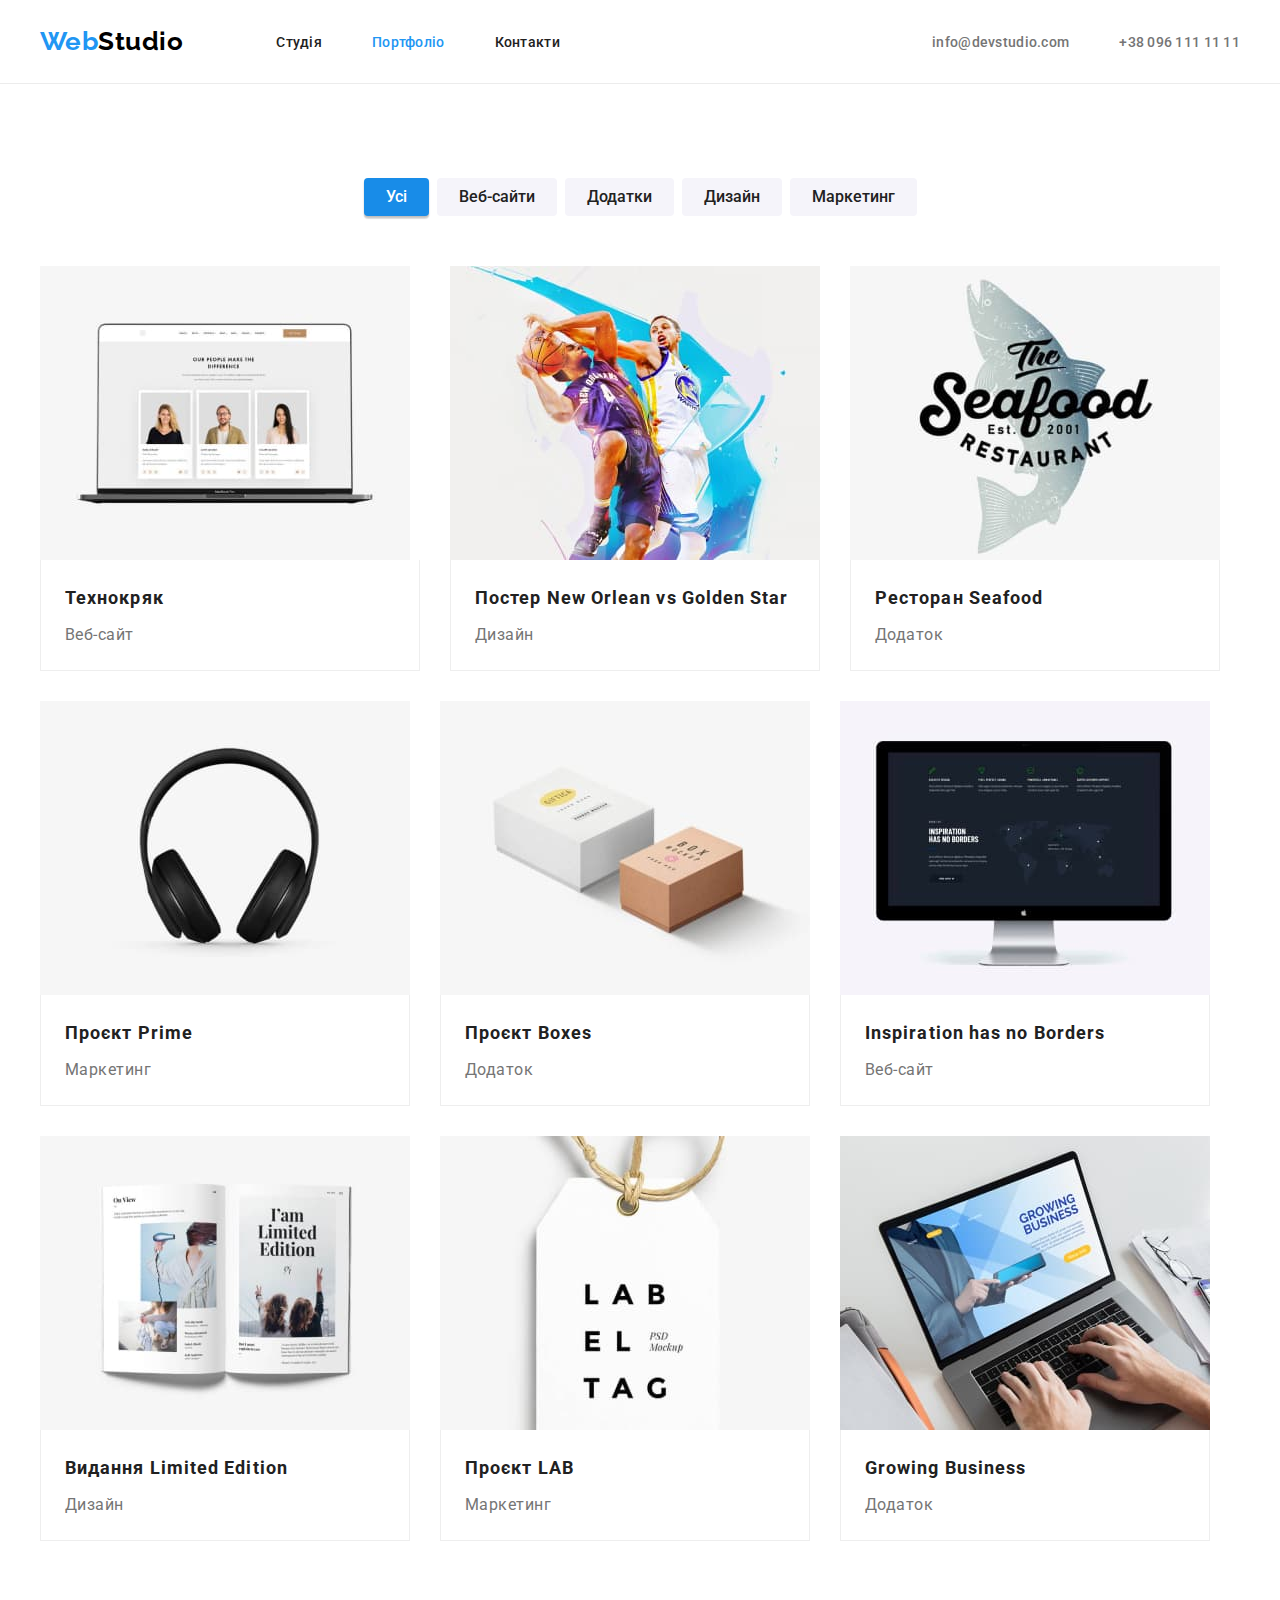
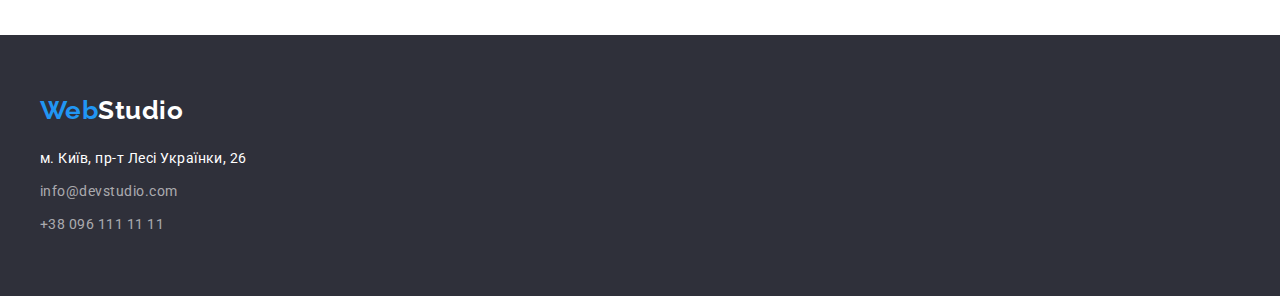
==== portfolio.html @ 0bdf041a "Initial commit" ====
<!DOCTYPE html>
<html lang="uk">
  <head>
    <meta charset="UTF-8" />
    <meta http-equiv="X-UA-Compatible" content="IE=edge" />
    <meta name="viewport" content="width=device-width, initial-scale=1.0" />
    <meta
      name="description"
      content="WebStudio - ЕФЕКТИВНІ РІШЕННЯ ДЛЯ ВАШОГО БІЗНЕСУ"
    />
    <title>WebStudio-portfolio</title>
    <!-- Fonts - start -->
    <link rel="preconnect" href="https://fonts.googleapis.com" />
    <link rel="preconnect" href="https://fonts.gstatic.com" crossorigin />
    <link
      href="https://fonts.googleapis.com/css2?family=Raleway:wght@700&family=Roboto:wght@400;500;700;900&display=swap"
      rel="stylesheet"
    />
    <!-- Modern normalize -->
    <link
      rel="stylesheet"
      href="https://cdnjs.cloudflare.com/ajax/libs/modern-normalize/1.1.0/modern-normalize.min.css"
      integrity="sha512-wpPYUAdjBVSE4KJnH1VR1HeZfpl1ub8YT/NKx4PuQ5NmX2tKuGu6U/JRp5y+Y8XG2tV+wKQpNHVUX03MfMFn9Q=="
      crossorigin="anonymous"
      referrerpolicy="no-referrer"
    />

    <link rel="stylesheet" href="./css/styles.css" />
  </head>
  <body class="page">
    <!--Шапка сайта-->
    <header class="header">
      <div class="container header-container">
        <nav class="main-nav">
          <a class="logo" href="./index.html" lang="en"
            ><span class="logo-span">Web</span>Studio</a
          >
          <ul class="site-nav list">
            <li><a class="link" href="./index.html">Студія </a></li>
            <li>
              <a class="link current" href="./portfolio.html">Портфоліо</a>
            </li>
            <li><a class="link" href="#">Контакти</a></li>
          </ul>
        </nav>
        <ul class="auth-nav list">
          <li>
            <a class="link" href="mailto:info@devstudio.com"
              >info@devstudio.com</a
            >
          </li>
          <li>
            <a class="link" href="tel:+380961111111">+38 096 111 11 11</a>
          </li>
        </ul>
      </div>
    </header>

    <main class="main-portfolio">
      <section class="portfolio section">
        <h1 class="visually-hidden">Наші проекти</h1>
        <!-- Фильтр кнопок -->
        <div class="container">
          <ul class="filtr list">
            <li><button class="btn current-btn" type="button">Усі</button></li>
            <li><button class="btn" type="button">Веб-сайти</button></li>
            <li><button class="btn" type="button">Додатки</button></li>
            <li><button class="btn" type="button">Дизайн</button></li>
            <li><button class="btn" type="button">Маркетинг</button></li>
          </ul>
        </div>

        <!-- Gallery -->
        <div class="container">
          <ul class="gallery list">
            <!-- 1 -->
            <li class="item">
              <img
                class="img"
                src="./images/page-portfolio/img-1.jpg"
                alt="Зображення веб-сайту на моніторі ноутбука"
                width="370"
                height="294"
              />
              <div class="item-text">
                <h2 class="img-name">Технокряк</h2>
                <p class="img-type">Веб-сайт</p>
              </div>
            </li>

            <!-- 2 -->
            <li class="list-item">
              <img
                class="img"
                src="./images/page-portfolio/img-2.jpg"
                alt="Постер двох баскетбольних гравців"
                width="370"
                height="294"
              />
              <div class="item-text">
                 <h2 class="img-name">
                  Постер <span lang="en">New Orlean vs Golden Star</span>
                </h2>
                <p class="img-type">Дизайн</p>
              </div>
            </li>

            <!-- 3 -->
            <li class="list-item">
              <img
                class="img"
                src="./images/page-portfolio/img-3.jpg"
                alt="Дизайн початкової сторінки додатку з логотипом ресторану морепродуктів"
                width="370"
                height="294"
              />
              <div class="item-text"> 
                <h2 class="img-name">Ресторан <span lang="en">Seafood</span></h2>
                <p class="img-type">Додаток</p>
            </div>
            </li>

            <!-- 4 -->
            <li class="list-item">
              <img
                class="img"
                src="./images/page-portfolio/img-4.jpg"
                alt="Навушники"
                width="370"
                height="294"
              />
              <div class="item-text">
                <h2 class="img-name">Проєкт <span lang="en">Prime</span></h2>
                <p class="img-type">Маркетинг</p>
              </div>
            </li>

            <!-- 5 -->
            <li class="list-item">
              <img
                class="img"
                src="./images/page-portfolio/img-5.jpg"
                alt="Дві пакувальні коробки"
                width="370"
                height="294"
              />
              <div class="item-text">
                <h2 class="img-name">Проєкт <span lang="en">Boxes</span></h2>
                <p class="img-type">Додаток</p>
              </div>
            </li>

            <!-- 6 -->
            <li class="list-item">
              <img
                class="img"
                src="./images/page-portfolio/img-6.jpg"
                alt="Монітор комп'ютера"
                width="370"
                height="294"
              />
              <div class="item-text">
                <h2 class="img-name">
                <span lang="en">Inspiration has no Borders</span>
                </h2>
                <p class="img-type">Веб-сайт</p>
              </div>
            </li>

            <!-- 7 -->
            <li class="list-item">
              <img
                class="img"
                src="./images/page-portfolio/img-7.jpg"
                alt="Глянцевий журнал в розгорнутому вигляді"
                width="370"
                height="294"
              />
              <div class="item-text">
                <h2 class="img-name">
                  Видання <span lang="en">Limited Edition</span>
                </h2>
                  <p class="img-type">Дизайн</p>
              </div>
            </li>

            <!-- 8 -->
            <li class="list-item">
              <img
                class="img"
                src="./images/page-portfolio/img-8.jpg"
                alt="Етикетка картонна на шнурку"
                width="370"
                height="294"
              />
              <div class="item-text">
                <h2 class="img-name">Проєкт <span lang="en">LAB</span></h2>
                <p class="img-type">Маркетинг</p>
              </div>
            </li>

            <!-- 9 -->
            <li class="list-item">
              <img
                class="img"
                src="./images/page-portfolio/img-9.jpg"
                alt="За ноутбуком працює людина"
                width="370"
                height="294"
              />
              <div class="item-text">
                <h2 class="img-name">
                  <span lang="en">Growing Business</span>
                </h2>
                <p class="img-type">Додаток</p>
              </div>
            </li>
          </ul>
        </div>
      </section>
    </main>

     <!--Подвал-->
     <footer class="footer">
      <div class="container">
        <a href="/" class="logo-footer" lang="en"
          ><span class="logo-span">Web</span>Studio</a
        >

        <address class="adress list">
          <ul class="auth-list list">
            <li class="auth-item">
              <a
                class="link"
                href="https://goo.gl/maps/wsndduZ66pt86pKw6"
                target="_blank"
                rel="noopener norefferer nofollow"
              >
                м. Київ, пр-т Лесі Українки, 26
              </a>
            </li>
            <li class="auth-item">
              <a
                class="link transparent"
                href="mailto:info@devstudio.com"
                target="_blank"
                rel="noopener norefferer nofollow"
                >info@devstudio.com</a
              >
            </li>
            <li class="auth-item">
              <a
                class="link transparent"
                href="tel:+380961111111"
                target="_blank"
                rel="noopener norefferer nofollow"
                >+38 096 111 11 11</a
              >
            </li>
          </ul>
        </address>
      </div>
    </footer>
  </body>
</html>
---- css/styles.css ----
:root {
  /* Fonts */
  --main-fonts: Roboto, sans-serif;
  --secondary-font: Raleway, sans-serif;

  /* Text colors */
  --main-txt-cl: #757575;
  --title-txt-cl: #212121;
  --logo-cl: #000000;
  --accent-txt-cl: #2196f3;
  --hero-txt-cl: #ffffff;
  --btn-txt-cl: #ffffff;
  --footer-link-cl: rgba(255, 255, 255, 0.6);

  /* Background colors */

  --main-bcg-cl: #ffffff;
  --secondary-bcg-cl: #f5f4fa;
  --hero-bcg-cl: #2f303a;
  --accent-bcg-cl: #2196f3;
  --btn-hover-cl: #188ce8;

  --header-border-cl: #ececec;
  --card-border: #EEEEEE;
  --border-radius-button: 4px;
  --border-radius-cards: 0px 0px 4px 4px;
  --box-shadow-button: 0px 4px 4px rgba(0, 0, 0, 0.15);
  --box-shadow-active: 0px 3px 1px rgba(0, 0, 0, 0.1),
    0px 1px 2px rgba(0, 0, 0, 0.08), 0px 2px 2px rgba(0, 0, 0, 0.12);
  --box-shadow-cards: 0px 1px 3px rgba(0, 0, 0, 0.12),
    0px 1px 1px rgba(0, 0, 0, 0.14), 0px 2px 1px rgba(0, 0, 0, 0.2);

  /*  */
  --items: 3;
  --indent: 30px;
}

* {
  margin: 0;
  padding: 0;
}

body {
  font-family: var(--main-fonts);
  color: var(--main-txt-cl);
  background-color: var(--main-bcg-cl);
  letter-spacing: 0.03em;
}

.container {
  width: 1200px;
  padding-left: 15px;
  padding-right: 15px;
  margin: 0 auto;
}

.section {
  padding: 94px 0;
}

/* Reset */
.link {
  text-decoration: none;
  color: currentColor;
}

.list {
  list-style: none;
}

img {
  display: block;
  max-width: 100%;
  height: auto;
}

/* ^^^^^^^^
HEADER^^^^^^^ */

.header {
  background-color: var(--hero-txt-cl);
  border-bottom: 1px solid var(--header-border-cl);
}

.header-container {
  display: flex;
}

.main-nav {
  display: flex;
  margin-right: auto;
  align-items: center;
}
.site-nav,
.auth-nav {
  display: flex;
  gap: 50px;
  padding: 32px 0; 
}


/* LOGO */
.logo {
  color: var(--logo-cl);
  text-decoration: none;
  font-family: Raleway, sans-serif;
  font-weight: 700;
  font-size: 26px;
  line-height: calc(31 / 26);
  margin-right: 93px;
  display: block;
  padding: 24px 0;
}

.logo-span {
  color: var(--accent-txt-cl);
}

/* SITE-NAVIGATION */
.site-nav .link {
  color: var(--title-txt-cl);
  font-weight: 500;
  font-size: 14px;
  line-height: calc(16 / 14);
  letter-spacing: 0.02em;
}

.site-nav .link:hover,
.site-nav .link:focus,
.site-nav .link.current,
.auth-nav .link:hover,
.auth-nav .link:focus,
.adress .link:hover,
.adress .link:focus {
  color: var(--accent-txt-cl);
}

.auth-nav .link {
  color: var(--main-txt-cl);
  text-decoration: none;
  font-size: 14px;
  font-weight: 500;
  line-height: calc(16 / 14);
  letter-spacing: 0.02em;
}

.nav-bcg {
  background-color: var(--hero-text-color);
}

/* HERO */
.hero,
.footer {
  background-color: var(--hero-bcg-cl);
}
.hero {
  text-align: center;
  padding: 200px 0;
}
.hero-title {
  color: var(--hero-txt-cl);
  font-weight: 900;
  font-size: 44px;
  letter-spacing: 0.06em;
  text-transform: uppercase;
  text-align: center;

  max-width: 696px;
  margin: 0 auto;

  margin-bottom: 30px;
}

/* BUTTON hero*/
.button {
  color: var(--hero-txt-cl);
  background-color: var(--accent-bcg-cl);
  font-family: inherit;
  font-weight: 700;
  font-size: 16px;
  line-height: calc(30 / 16);
  letter-spacing: 0.06em;
  text-align: center;
  cursor: pointer;

  border: 0;

  box-shadow: var(--box-shadow-button);
  border-radius: var(--border-radius-button);

  padding: 10px 32px;
}

.button:hover,
.button:focus {
  background-color: var(--btn-hover-cl);
}

/* FEATURES Преимущества*/
.features .item-title {
  color: var(--title-txt-cl);
  font-weight: 700;
  font-size: 14px;
  line-height: calc(16 / 14);
  text-transform: uppercase;

  margin-bottom: 10px;
}

.features .text {
  font-size: 14px;
  line-height: calc(24 / 14);
}

.visually-hidden {
  position: absolute;
  white-space: nowrap;
  width: 1px;
  height: 1px;
  overflow: hidden;
  border: 0;
  padding: 0;
  clip: rect(0 0 0 0);
  clip-path: inset(50%);
  margin: -1px;
}

.feature-list {
  display: flex;
  flex-wrap: wrap;
}

.feature-item {
  width: calc((100% - 90px) / 4);
  /* flex-basis: calc((100 - 3 * 30) / 4);  */
  margin-right: 30px;
}

.feature-item:nth-child(4n) {
  margin-right: 0;
}

/* COMPETITION */
.title {
  color: var(--title-txt-cl);
  font-weight: 700;
  font-size: 36px;
  line-height: calc(42 / 36);
  text-align: center;

  margin-bottom: 50px;
}

/* Competitio container */
.competition {
  padding-top: 0;
}

.competition-list {
  display: flex;
  gap: 30px;
}
/* OUR TEAM */
.team {
  background-color: var(--secondary-bcg-cl);
}

.team-list {
  display: flex;
  gap: 30px;
}

.team-item {
  background-color: var(--main-bcg-cl);
  box-shadow: var(--box-shadow-cards);
  text-align: center;
  border-bottom-right-radius: 4px;
  border-bottom-left-radius: 4px;
}

.team-item .title {
  color: var(--title-txt-cl);
  font-weight: 500;
  font-size: 16px;
  line-height: calc(19 / 16);
  margin-bottom: 10px;
}

.team-item .position {
  font-size: 16px;
  line-height: calc(19 / 16);
  text-align: center;
  margin-bottom: 10px;
}

.team-text {
  padding: 30px 0;
}

/* GALLERY - page Portfolio */
.filtr {
  display: flex;
  gap: 8px;
  margin-bottom: 50px;
  justify-content: center;
}

.filtr .btn {
  color: var(--title-txt-cl);
  background-color: var(--secondary-bcg-cl);
  font-family: inherit;
  font-weight: 500;
  font-size: 16px;
  line-height: calc(26 / 16);
  text-align: center;
  cursor: pointer;

  border-radius: var(--border-radius-button);
  border: 0;

  padding: 6px 22px;
}

.btn.current-btn {
  background-color: var(--btn-hover-cl);
  box-shadow: var(--box-shadow-active);
  color: var(--btn-txt-cl);
}

.btn:hover,
.btn:focus {
  color: var(--btn-txt-cl);
  background-color: var(--accent-bcg-cl);
  box-shadow: var(--box-shadow-active);
}

.gallery .img-name {
  color: var(--title-txt-cl);
  font-weight: 700;
  font-size: 18px;
  line-height: calc(36 / 18);
  letter-spacing: 0.06em;
  margin-bottom: 4px;
}

.gallery .img-type {
  font-size: 16px;
  line-height: calc(30 / 16);
}

.gallery {
  display: flex;
  flex-wrap: wrap;
  gap: 30px;
}

.gallery .item {
  flex-basis: calc((100% - var(--indent) * (var(--items) - 1)) / var(--items));
}

.item-text {
  padding: 20px 24px;
  border-right: 1px solid var(--card-border);
  border-left: 1px solid var(--card-border);
  border-bottom: 1px solid var(--card-border);
}

/* FOOTER */
.footer {
  padding: 60px 0;
}

.logo-footer {
  color: var(--main-bcg-cl);
  text-decoration: none;
  font-family: Raleway, sans-serif;
  font-weight: 700;
  font-size: 26px;
  line-height: 1.19;

  display: block;
  margin-right: 0;
  margin-bottom: 20px;
}

.footer .logo-span {
  color: var(--accent-txt-cl);
}

.adress .location {
  color: var(--btn-txt-cl);
  font-style: normal;
  font-size: 14px;
  line-height: calc(24 / 14);
}

.auth-item .link {
  color: var(--btn-txt-cl);
  font-style: normal;
  font-size: 14px;
  line-height: calc(24 / 14);
}

.auth-item:not(:last-child) {
  margin-bottom: 9px;
}

.link.transparent {
  color: var(--footer-link-cl);
}
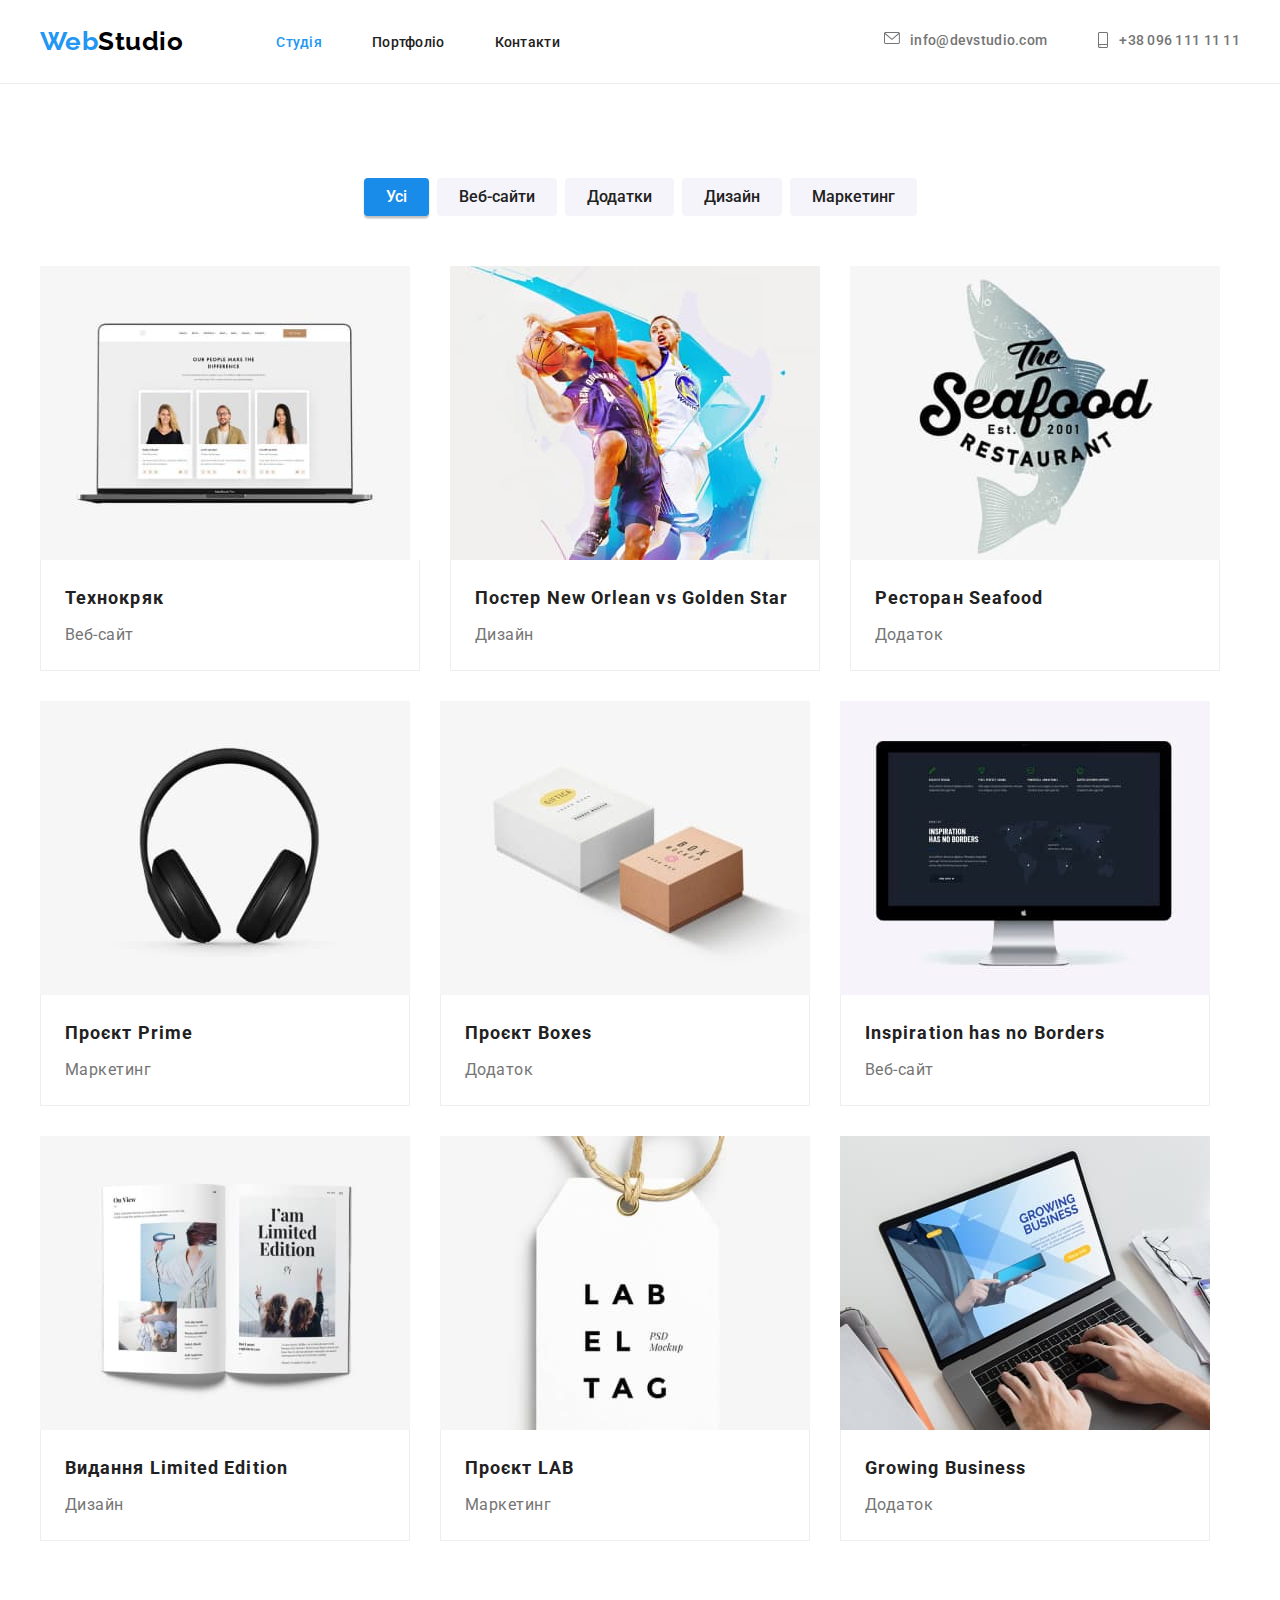
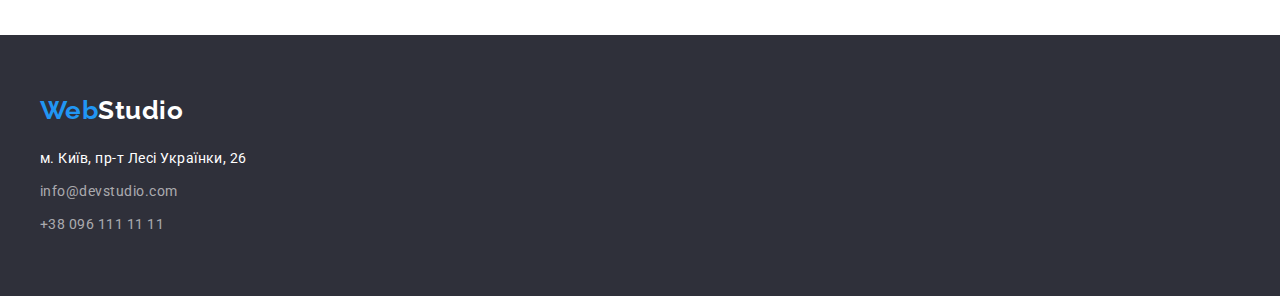
==== commit e35c2b86: "creates Team/nav social-icons" ====
--- a/portfolio.html
+++ b/portfolio.html
@@ -28,29 +28,37 @@
     <link rel="stylesheet" href="./css/styles.css" />
   </head>
   <body class="page">
-    <!--Шапка сайта-->
-    <header class="header">
+     <!--HEADER - Шапка сайта-->
+     <header class="header">
       <div class="container header-container">
         <nav class="main-nav">
           <a class="logo" href="./index.html" lang="en"
             ><span class="logo-span">Web</span>Studio</a
           >
           <ul class="site-nav list">
-            <li><a class="link" href="./index.html">Студія </a></li>
+            <li><a class="link current" href="./index.html">Студія </a></li>
             <li>
-              <a class="link current" href="./portfolio.html">Портфоліо</a>
+              <a class="link" href="./portfolio.html">Портфоліо</a>
             </li>
             <li><a class="link" href="#">Контакти</a></li>
           </ul>
         </nav>
         <ul class="auth-nav list">
           <li>
-            <a class="link" href="mailto:info@devstudio.com"
-              >info@devstudio.com</a
+            <a class="link" href="mailto:info@devstudio.com">
+              <svg class="icon" width="16" height="12">
+                <use href="./images/icons.svg#icon-envelope"></use>
+              </svg>
+              info@devstudio.com</a
             >
           </li>
           <li>
-            <a class="link" href="tel:+380961111111">+38 096 111 11 11</a>
+            <a class="link" href="tel:+380961111111">
+              <svg class="icon" width="12" height="16">
+                <use href="./images/icons.svg#icon-smartphone"></use>
+              </svg>
+              +38 096 111 11 11</a
+            >
           </li>
         </ul>
       </div>
--- a/css/styles.css
+++ b/css/styles.css
@@ -16,12 +16,14 @@
 
   --main-bcg-cl: #ffffff;
   --secondary-bcg-cl: #f5f4fa;
-  --hero-bcg-cl: #2f303a;
+  --footer-bcg-cl: #2f303a;
+  --hero-bcg-cl: #c4c4c4;
   --accent-bcg-cl: #2196f3;
   --btn-hover-cl: #188ce8;
+  --hero-overlay-cl: rgba(47, 48, 58, 0.4);
 
   --header-border-cl: #ececec;
-  --card-border: #EEEEEE;
+  --card-border: #eeeeee;
   --border-radius-button: 4px;
   --border-radius-cards: 0px 0px 4px 4px;
   --box-shadow-button: 0px 4px 4px rgba(0, 0, 0, 0.15);
@@ -30,6 +32,7 @@
   --box-shadow-cards: 0px 1px 3px rgba(0, 0, 0, 0.12),
     0px 1px 1px rgba(0, 0, 0, 0.14), 0px 2px 1px rgba(0, 0, 0, 0.2);
 
+  --icon-cl: #afb1b8;
   /*  */
   --items: 3;
   --indent: 30px;
@@ -95,9 +98,8 @@
 .auth-nav {
   display: flex;
   gap: 50px;
-  padding: 32px 0; 
-}
-
+  padding: 32px 0;
+}
 
 /* LOGO */
 .logo {
@@ -144,19 +146,42 @@
   letter-spacing: 0.02em;
 }
 
+.auth-nav .link {
+  display: flex;
+  gap: 10px;
+  fill: var(--main-txt-cl);
+}
+.auth-nav .link:hover .icon,
+.auth-nav .link:focus .icon {
+  fill: var(--accent-bcg-cl);
+}
+
 .nav-bcg {
   background-color: var(--hero-text-color);
 }
 
 /* HERO */
-.hero,
-.footer {
+
+.hero {
   background-color: var(--hero-bcg-cl);
-}
-.hero {
+
   text-align: center;
   padding: 200px 0;
-}
+
+  max-width: 1600px;
+  height: 600px;
+  margin: 0 auto;
+  background-image: linear-gradient(
+      to right,
+      var(--hero-overlay-cl),
+      var(--hero-overlay-cl)
+    ),
+    url(../images/hero/Img.jpg);
+  background-position: center;
+  background-repeat: no-repeat;
+  background-size: cover;
+}
+
 .hero-title {
   color: var(--hero-txt-cl);
   font-weight: 900;
@@ -197,6 +222,34 @@
 }
 
 /* FEATURES Преимущества*/
+.feature-item::before {
+  display: block;
+  content: "";
+  height: 140px;
+  background-size: contain;
+  background-repeat: no-repeat;
+  background-position: center;
+  background-color: var(--secondary-bcg-cl);
+
+  margin-bottom: 30px;
+  background-size: 70px;
+  
+}
+
+.feature-item-antenna::before {
+  background-image: url(../images/icon/feature-icon/antenna.svg);
+  /* fill: black; */
+}
+.feature-item-clock::before {
+  background-image: url(./images/icons.svg#icon-twitter);
+}
+.feature-item-diagram::before {
+  background-image: url(../images/feature-icon/diagram\ 1.svg);
+}
+.feature-item-astronaut::before {
+  background-image: url(../images/feature-icon/astronaut\ 1.svg);
+}
+
 .features .item-title {
   color: var(--title-txt-cl);
   font-weight: 700;
@@ -264,6 +317,9 @@
 .team {
   background-color: var(--secondary-bcg-cl);
 }
+.socials-link {
+  text-decoration: none;
+}
 
 .team-list {
   display: flex;
@@ -290,11 +346,43 @@
   font-size: 16px;
   line-height: calc(19 / 16);
   text-align: center;
-  margin-bottom: 10px;
+  margin-bottom: 16px;
 }
 
 .team-text {
   padding: 30px 0;
+}
+
+/*Socials */
+.socials {
+  display: flex;
+  justify-content: center;
+  gap: 10px;
+}
+
+.socials-link {
+  display: flex;
+  align-items: center;
+  justify-content: center;
+  width: 44px;
+  height: 44px;
+  background-color: var(--main-bcg-cl);
+  border-radius: 50%;
+  cursor: pointer;
+}
+
+.socials-icon {
+  fill: var(--icon-cl);
+}
+
+.socials-link:hover,
+.socials-link:focus {
+ background-color: var(--btn-hover-cl);
+}
+
+.socials-link:hover .socials-icon,
+.socials-link:focus .socials-icon {
+  fill: var(--btn-txt-cl);
 }
 
 /* GALLERY - page Portfolio */
@@ -367,6 +455,7 @@
 
 /* FOOTER */
 .footer {
+  background-color: var(--footer-bcg-cl);
   padding: 60px 0;
 }
 
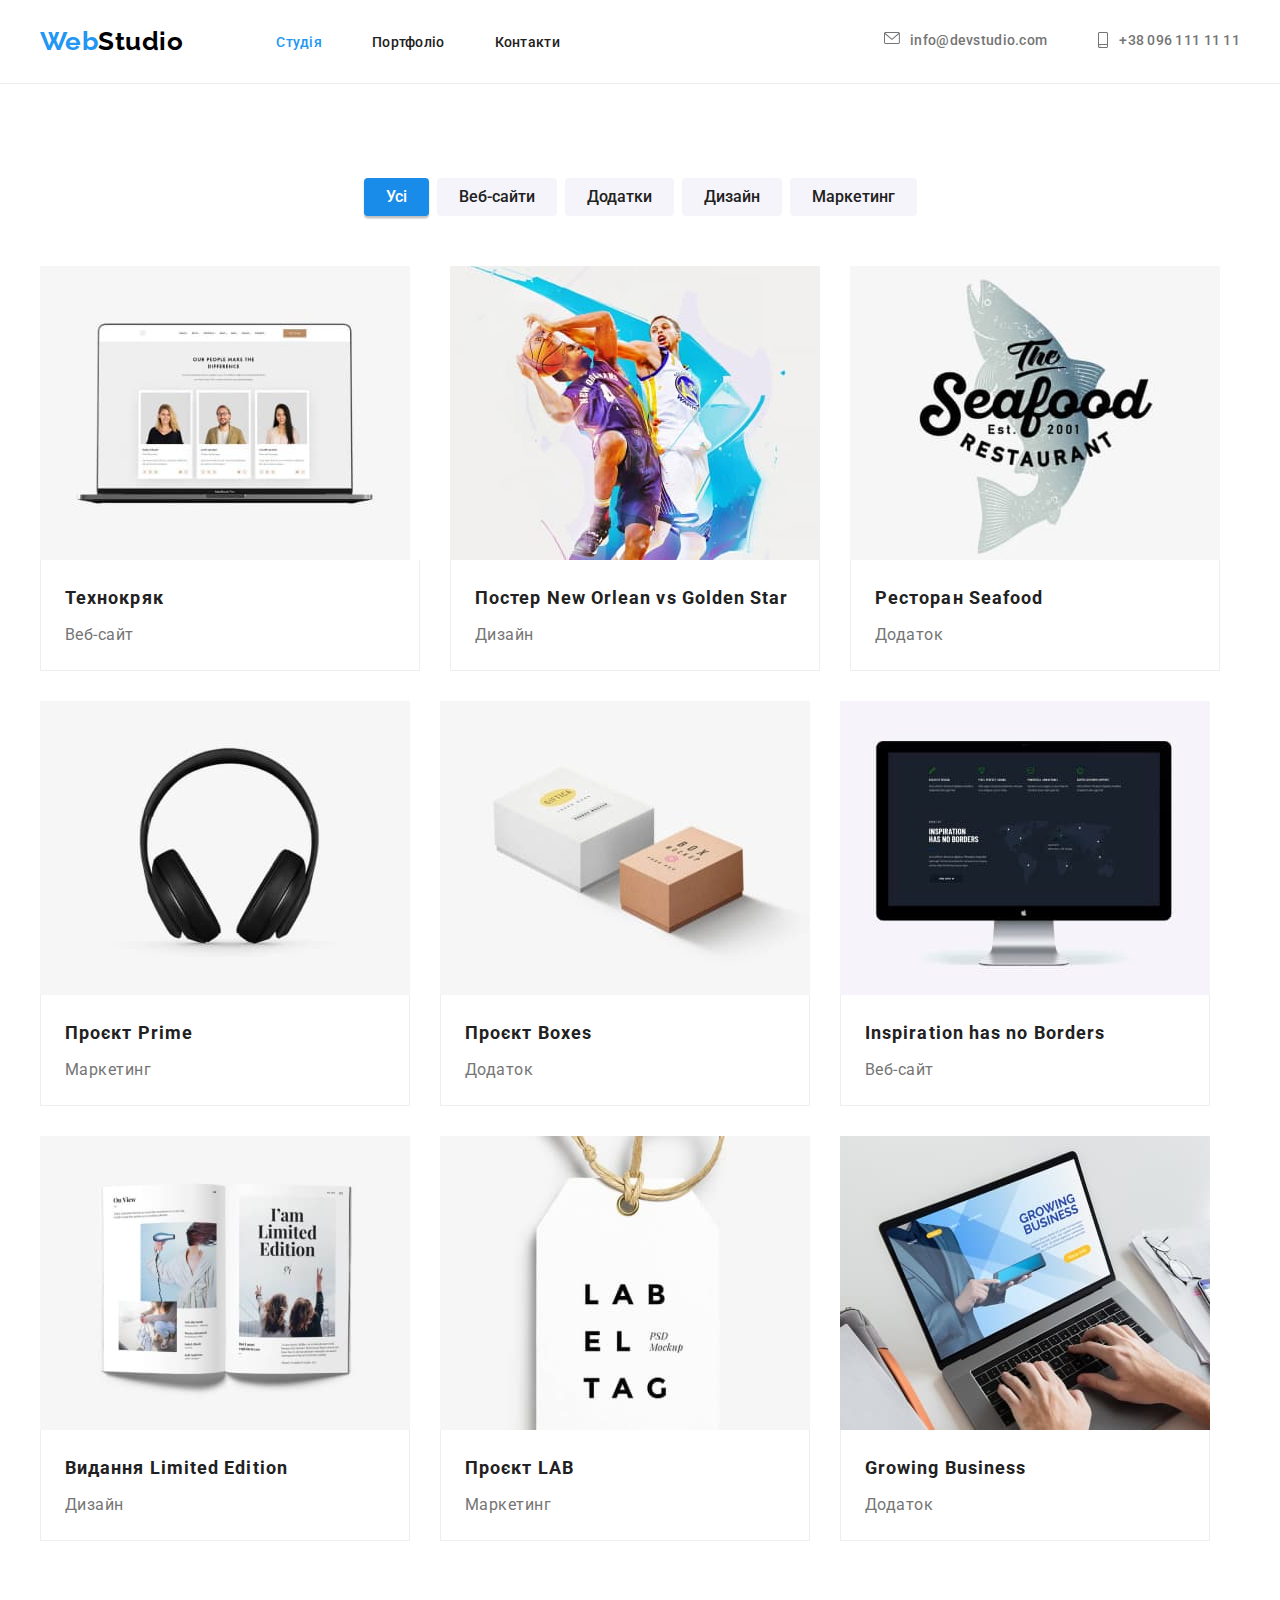
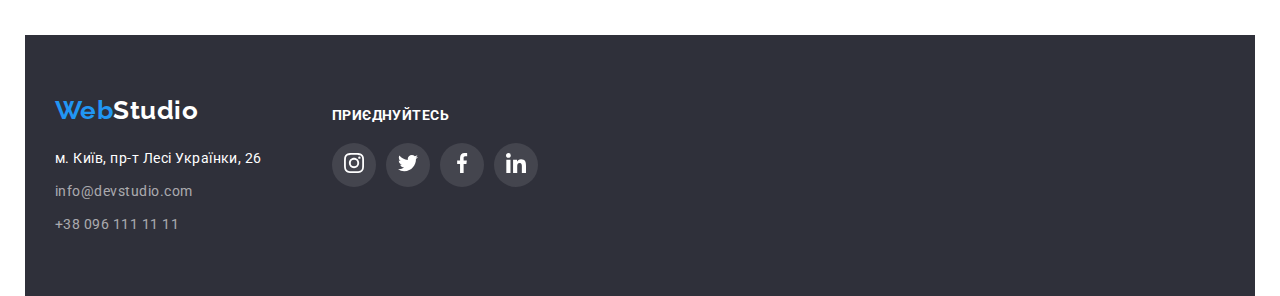
==== commit 26a70fed: "creates footer page Portfolio" ====
--- a/portfolio.html
+++ b/portfolio.html
@@ -229,44 +229,101 @@
     </main>
 
      <!--Подвал-->
-     <footer class="footer">
-      <div class="container">
-        <a href="/" class="logo-footer" lang="en"
-          ><span class="logo-span">Web</span>Studio</a
-        >
-
-        <address class="adress list">
-          <ul class="auth-list list">
-            <li class="auth-item">
+     <footer class="footer container ">
+      <div class="container footer-container">
+        
+        <section class="contacts">
+          <a href="/" class="logo-footer" lang="en"
+            ><span class="logo-span">Web</span>Studio</a
+          >
+
+          <address class="adress list">
+            <ul class="auth-list list">
+              <li class="auth-item">
+                <a
+                  class="link"
+                  href="https://goo.gl/maps/wsndduZ66pt86pKw6"
+                  target="_blank"
+                  rel="noopener norefferer nofollow"
+                >
+                  м. Київ, пр-т Лесі Українки, 26
+                </a>
+              </li>
+              <li class="auth-item">
+                <a
+                  class="link transparent"
+                  href="mailto:info@devstudio.com"
+                  target="_blank"
+                  rel="noopener norefferer nofollow"
+                  >info@devstudio.com</a
+                >
+              </li>
+              <li class="auth-item">
+                <a
+                  class="link transparent"
+                  href="tel:+380961111111"
+                  target="_blank"
+                  rel="noopener norefferer nofollow"
+                  >+38 096 111 11 11</a
+                >
+              </li>
+            </ul>
+          </address>
+        </section>
+
+        <section class="join">
+          <p class="join-title">Приєднуйтесь</p>
+          <ul class="join-list list">
+            <li class="join-item">
               <a
-                class="link"
-                href="https://goo.gl/maps/wsndduZ66pt86pKw6"
+                class="join-link link"
+                href="https://instagram.com"
+                aria-label="Instagram"
                 target="_blank"
-                rel="noopener norefferer nofollow"
+                rel="noopener noferrer"
               >
-                м. Київ, пр-т Лесі Українки, 26
+                <svg class="join-icon" width="20" height="20">
+                  <use href="./images/icons.svg#icon-instagram"></use>
+                </svg>
               </a>
             </li>
-            <li class="auth-item">
+
+            <li class="join-item list">
               <a
-                class="link transparent"
-                href="mailto:info@devstudio.com"
+                class="join-link link"
+                href="https://twitter.com"
+                aria-label="Twitter"
                 target="_blank"
-                rel="noopener norefferer nofollow"
-                >info@devstudio.com</a
-              >
-            </li>
-            <li class="auth-item">
+                rel="noopener noferrer"
+                ><svg class="join-icon" width="20" height="20">
+                  <use href="./images/icons.svg#icon-twitter"></use>
+                </svg>
+              </a>
+            </li>
+            <li class="join-item list">
               <a
-                class="link transparent"
-                href="tel:+380961111111"
+                class="join-link link"
+                href="https://facebook.com"
+                aria-label="Facebook"
                 target="_blank"
-                rel="noopener norefferer nofollow"
-                >+38 096 111 11 11</a
-              >
+                rel="noopener noferrer"
+                ><svg class="join-icon" width="20" height="20">
+                  <use href="./images/icons.svg#icon-facebook"></use></svg
+              ></a>
+            </li>
+            <li class="join-item list">
+              <a
+                class="join-link link"
+                href="https://linkedin.com"
+                aria-label="LinkedIn"
+                target="_blank"
+                rel="noopener noferrer"
+                ><svg class="join-icon" width="20" height="20">
+                  <use href="./images/icons.svg#icon-linkedin"></use></svg
+              ></a>
             </li>
           </ul>
-        </address>
+        </section=>
       </div>
     </footer>
   </body>
--- a/css/styles.css
+++ b/css/styles.css
@@ -33,8 +33,9 @@
     0px 1px 1px rgba(0, 0, 0, 0.14), 0px 2px 1px rgba(0, 0, 0, 0.2);
 
   --icon-cl: #afb1b8;
+  --icon-footer-elipce-cl: rgba(255, 255, 255, 0.1);
   /*  */
-  --items: 3;
+  --items: 3; 
   --indent: 30px;
 }
 
@@ -233,7 +234,6 @@
 
   margin-bottom: 30px;
   background-size: 70px;
-  
 }
 
 .feature-item-antenna::before {
@@ -377,7 +377,7 @@
 
 .socials-link:hover,
 .socials-link:focus {
- background-color: var(--btn-hover-cl);
+  background-color: var(--btn-hover-cl);
 }
 
 .socials-link:hover .socials-icon,
@@ -456,7 +456,7 @@
 /* FOOTER */
 .footer {
   background-color: var(--footer-bcg-cl);
-  padding: 60px 0;
+ 
 }
 
 .logo-footer {
@@ -497,3 +497,54 @@
 .link.transparent {
   color: var(--footer-link-cl);
 }
+
+.footer-container {
+  display: flex;
+}
+
+.contacts {
+  margin-right: 70px;
+  padding: 60px 0;
+}
+
+.join {
+  padding-top: 72px;
+}
+
+.join-title {
+  color: var(--hero-txt-cl);
+  font-weight: 700;
+  font-size: 14px;
+  line-height: calc(16 / 14);
+  letter-spacing: 0.03em;
+  text-transform: uppercase;
+
+  margin-bottom: 20px;
+}
+
+.join-list {
+  display: flex;
+  justify-content: left;
+  gap: 10px;
+}
+
+.join-item {
+  display: flex;
+  align-items: center;
+  justify-content: center;
+  width: 44px;
+  height: 44px;
+  background-color: var(--icon-footer-elipce-cl);
+  border-radius: 50%;
+  cursor: pointer;
+  
+}
+.join-icon {fill: var(--btn-txt-cl);}
+
+
+.join-item:hover,
+.join-item:focus {
+ background-color: var(--btn-hover-cl);
+}
+.footer-container {align-items:flex-start;}
+
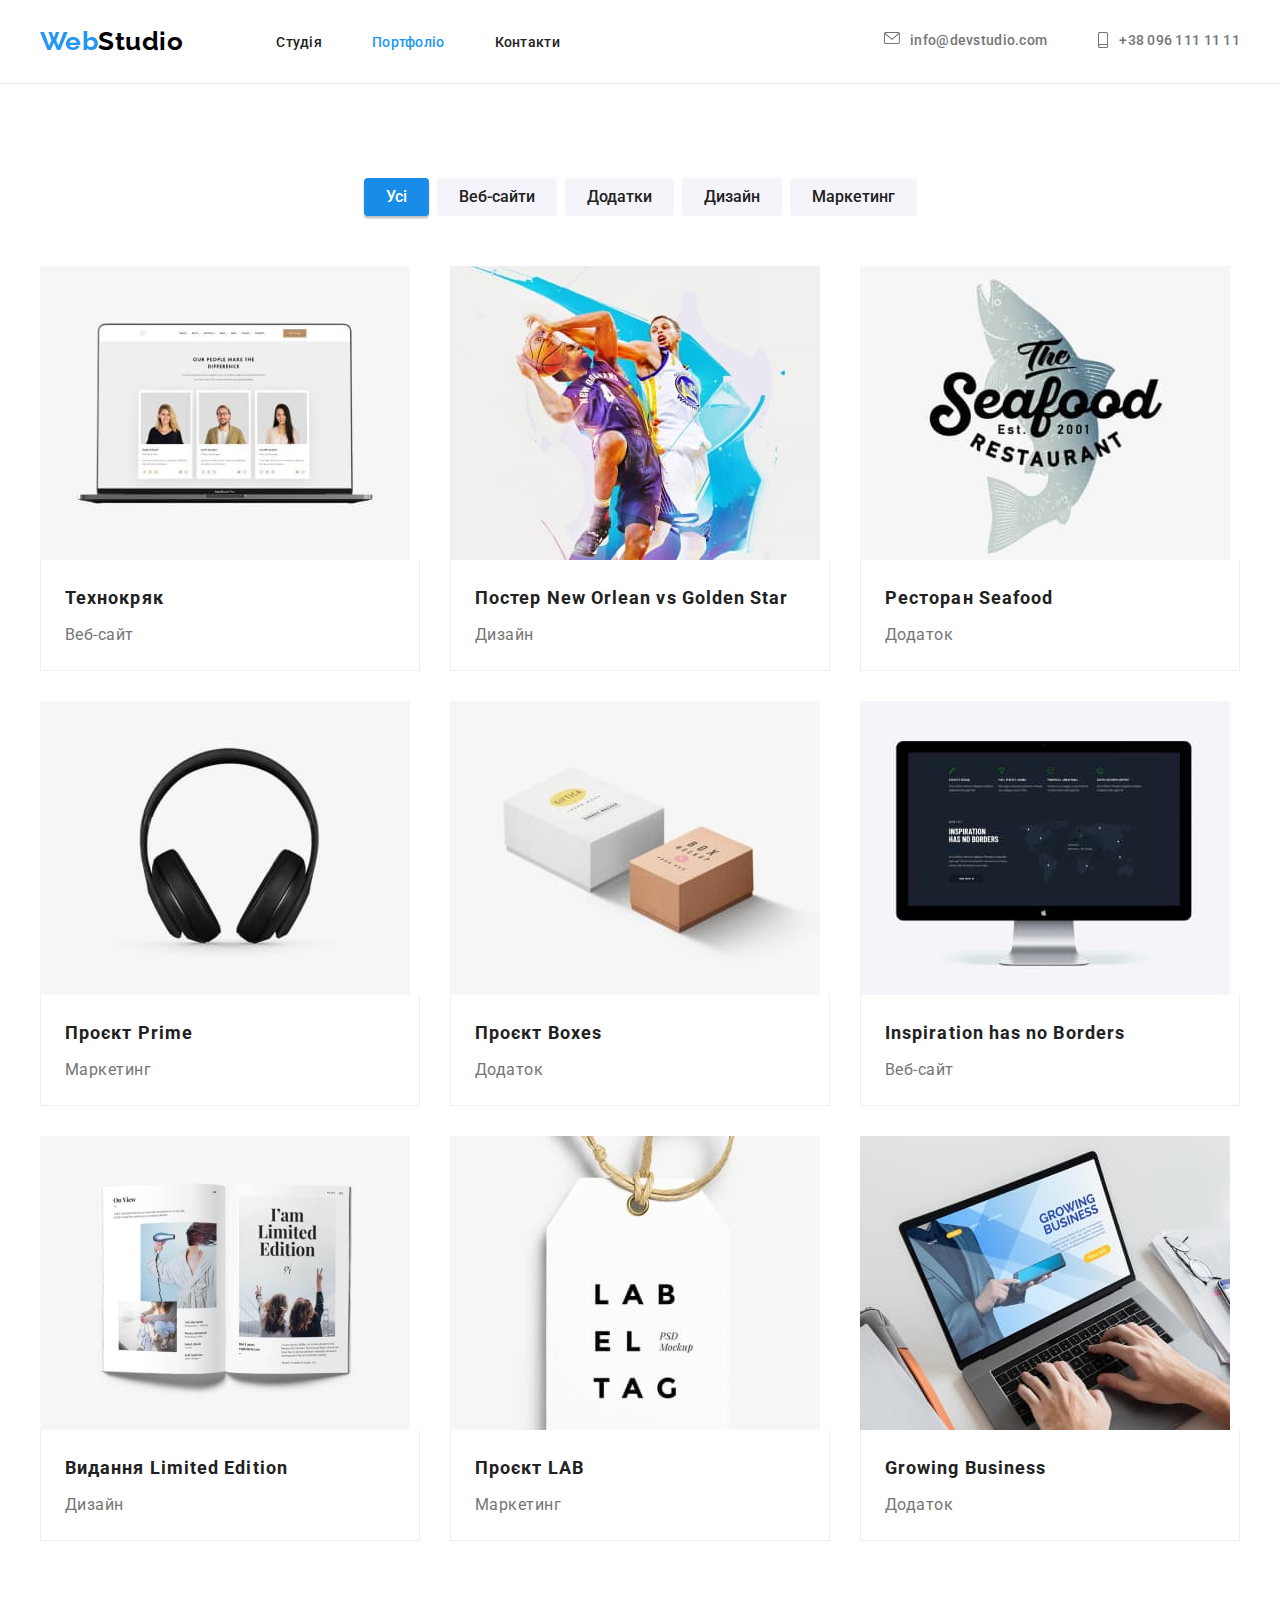
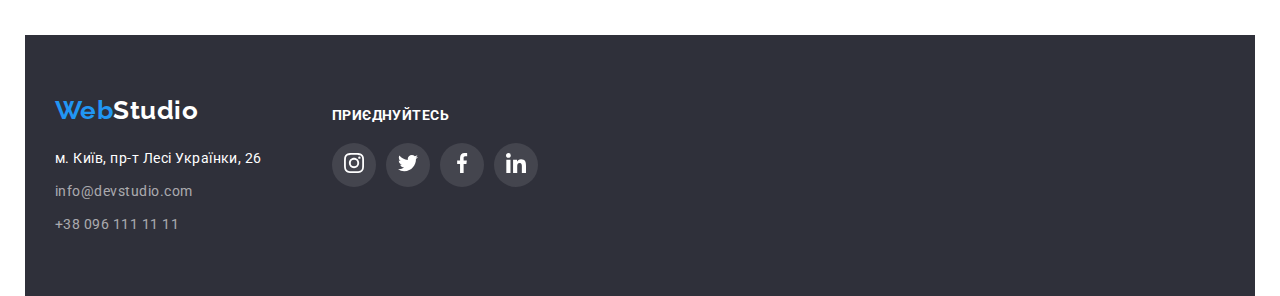
==== commit f9ee7685: "creates shadow.gallery" ====
--- a/portfolio.html
+++ b/portfolio.html
@@ -28,17 +28,17 @@
     <link rel="stylesheet" href="./css/styles.css" />
   </head>
   <body class="page">
-     <!--HEADER - Шапка сайта-->
-     <header class="header">
+    <!--HEADER - Шапка сайта-->
+    <header class="header">
       <div class="container header-container">
         <nav class="main-nav">
           <a class="logo" href="./index.html" lang="en"
             ><span class="logo-span">Web</span>Studio</a
           >
           <ul class="site-nav list">
-            <li><a class="link current" href="./index.html">Студія </a></li>
+            <li><a class="link" href="./index.html">Студія </a></li>
             <li>
-              <a class="link" href="./portfolio.html">Портфоліо</a>
+              <a class="link current" href="./portfolio.html">Портфоліо</a>
             </li>
             <li><a class="link" href="#">Контакти</a></li>
           </ul>
@@ -82,7 +82,7 @@
         <div class="container">
           <ul class="gallery list">
             <!-- 1 -->
-            <li class="item">
+            <li class="gallery-item">
               <img
                 class="img"
                 src="./images/page-portfolio/img-1.jpg"
@@ -97,7 +97,7 @@
             </li>
 
             <!-- 2 -->
-            <li class="list-item">
+            <li class="gallery-item">
               <img
                 class="img"
                 src="./images/page-portfolio/img-2.jpg"
@@ -106,7 +106,7 @@
                 height="294"
               />
               <div class="item-text">
-                 <h2 class="img-name">
+                <h2 class="img-name">
                   Постер <span lang="en">New Orlean vs Golden Star</span>
                 </h2>
                 <p class="img-type">Дизайн</p>
@@ -114,7 +114,7 @@
             </li>
 
             <!-- 3 -->
-            <li class="list-item">
+            <li class="gallery-item">
               <img
                 class="img"
                 src="./images/page-portfolio/img-3.jpg"
@@ -122,14 +122,16 @@
                 width="370"
                 height="294"
               />
-              <div class="item-text"> 
-                <h2 class="img-name">Ресторан <span lang="en">Seafood</span></h2>
+              <div class="item-text">
+                <h2 class="img-name">
+                  Ресторан <span lang="en">Seafood</span>
+                </h2>
                 <p class="img-type">Додаток</p>
-            </div>
+              </div>
             </li>
 
             <!-- 4 -->
-            <li class="list-item">
+            <li class="gallery-item">
               <img
                 class="img"
                 src="./images/page-portfolio/img-4.jpg"
@@ -144,7 +146,7 @@
             </li>
 
             <!-- 5 -->
-            <li class="list-item">
+            <li class="gallery-item">
               <img
                 class="img"
                 src="./images/page-portfolio/img-5.jpg"
@@ -159,7 +161,7 @@
             </li>
 
             <!-- 6 -->
-            <li class="list-item">
+            <li class="gallery-item">
               <img
                 class="img"
                 src="./images/page-portfolio/img-6.jpg"
@@ -169,14 +171,14 @@
               />
               <div class="item-text">
                 <h2 class="img-name">
-                <span lang="en">Inspiration has no Borders</span>
+                  <span lang="en">Inspiration has no Borders</span>
                 </h2>
                 <p class="img-type">Веб-сайт</p>
               </div>
             </li>
 
             <!-- 7 -->
-            <li class="list-item">
+            <li class="gallery-item">
               <img
                 class="img"
                 src="./images/page-portfolio/img-7.jpg"
@@ -188,12 +190,12 @@
                 <h2 class="img-name">
                   Видання <span lang="en">Limited Edition</span>
                 </h2>
-                  <p class="img-type">Дизайн</p>
+                <p class="img-type">Дизайн</p>
               </div>
             </li>
 
             <!-- 8 -->
-            <li class="list-item">
+            <li class="gallery-item">
               <img
                 class="img"
                 src="./images/page-portfolio/img-8.jpg"
@@ -208,7 +210,7 @@
             </li>
 
             <!-- 9 -->
-            <li class="list-item">
+            <li class="gallery-item">
               <img
                 class="img"
                 src="./images/page-portfolio/img-9.jpg"
@@ -228,11 +230,11 @@
       </section>
     </main>
 
-     <!--Подвал-->
-     <footer class="footer container ">
+    <!--Подвал-->
+    <footer class="footer container">
       <div class="container footer-container">
-        
         <section class="contacts">
+          <h2 class="visually-hidden">Контакти</h2>
           <a href="/" class="logo-footer" lang="en"
             ><span class="logo-span">Web</span>Studio</a
           >
@@ -272,7 +274,7 @@
         </section>
 
         <section class="join">
-          <p class="join-title">Приєднуйтесь</p>
+          <h2 class="join-title">Приєднуйтесь</h2>
           <ul class="join-list list">
             <li class="join-item">
               <a
@@ -323,7 +325,7 @@
               ></a>
             </li>
           </ul>
-        </section=>
+        </section>
       </div>
     </footer>
   </body>
--- a/css/styles.css
+++ b/css/styles.css
@@ -32,10 +32,12 @@
   --box-shadow-cards: 0px 1px 3px rgba(0, 0, 0, 0.12),
     0px 1px 1px rgba(0, 0, 0, 0.14), 0px 2px 1px rgba(0, 0, 0, 0.2);
 
+  --box-shadow-portfolio: 0px 1px 1px rgba(0, 0, 0, 0.12), 0px 4px 4px rgba(0, 0, 0, 0.06), 1px 4px 6px rgba(0, 0, 0, 0.16);
+
   --icon-cl: #afb1b8;
   --icon-footer-elipce-cl: rgba(255, 255, 255, 0.1);
   /*  */
-  --items: 3; 
+  --items: 3;
   --indent: 30px;
 }
 
@@ -241,13 +243,13 @@
   /* fill: black; */
 }
 .feature-item-clock::before {
-  background-image: url(./images/icons.svg#icon-twitter);
+  background-image: url(../images/icon/feature-icon/clock.svg);
 }
 .feature-item-diagram::before {
-  background-image: url(../images/feature-icon/diagram\ 1.svg);
+  background-image: url(../images/icon/feature-icon/diagram.svg);
 }
 .feature-item-astronaut::before {
-  background-image: url(../images/feature-icon/astronaut\ 1.svg);
+  background-image: url(../images/icon/feature-icon/astronaut.svg);
 }
 
 .features .item-title {
@@ -385,6 +387,45 @@
   fill: var(--btn-txt-cl);
 }
 
+/* CLIENTS */
+.clients-list {
+  display: flex;
+  justify-content: center;
+  gap: 30px;
+}
+.clients-item {
+  display: flex;
+  box-sizing: border-box;
+  align-items: center;
+  justify-content: center;
+  width: 170px;
+  height: 92px;
+  background-color: var(--main-bcg-cl)
+  margin: 16px 32px; 
+  border: 1px solid var(--icon-cl);
+  border-radius: var(--border-radius-button);
+
+  cursor: pointer;
+}
+
+.clients-icon {
+  fill: var(--icon-cl);
+  width: 106px;  
+  height: 60px;
+}
+
+.clients-item:hover,
+.clients-item:focus {
+  border-color: var(--btn-hover-cl);
+}
+
+.clients-item:hover .clients-icon,
+.clients-item:focus .clients-icon {
+  fill: var(--accent-bcg-cl);
+}
+
+
+
 /* GALLERY - page Portfolio */
 .filtr {
   display: flex;
@@ -422,6 +463,7 @@
   box-shadow: var(--box-shadow-active);
 }
 
+/* GALLERY */
 .gallery .img-name {
   color: var(--title-txt-cl);
   font-weight: 700;
@@ -442,9 +484,15 @@
   gap: 30px;
 }
 
-.gallery .item {
+.gallery-item {
   flex-basis: calc((100% - var(--indent) * (var(--items) - 1)) / var(--items));
-}
+  cursor: pointer;
+} 
+.gallery-item:hover,
+.gallery-item:focus {
+  box-shadow: var(--box-shadow-portfolio);
+}
+
 
 .item-text {
   padding: 20px 24px;
@@ -456,7 +504,6 @@
 /* FOOTER */
 .footer {
   background-color: var(--footer-bcg-cl);
- 
 }
 
 .logo-footer {
@@ -537,14 +584,16 @@
   background-color: var(--icon-footer-elipce-cl);
   border-radius: 50%;
   cursor: pointer;
-  
-}
-.join-icon {fill: var(--btn-txt-cl);}
-
+}
+.join-icon {
+  fill: var(--btn-txt-cl);
+}
 
 .join-item:hover,
 .join-item:focus {
- background-color: var(--btn-hover-cl);
-}
-.footer-container {align-items:flex-start;}
-
+  background-color: var(--btn-hover-cl);
+}
+.footer-container {
+  align-items: flex-start;
+}
+
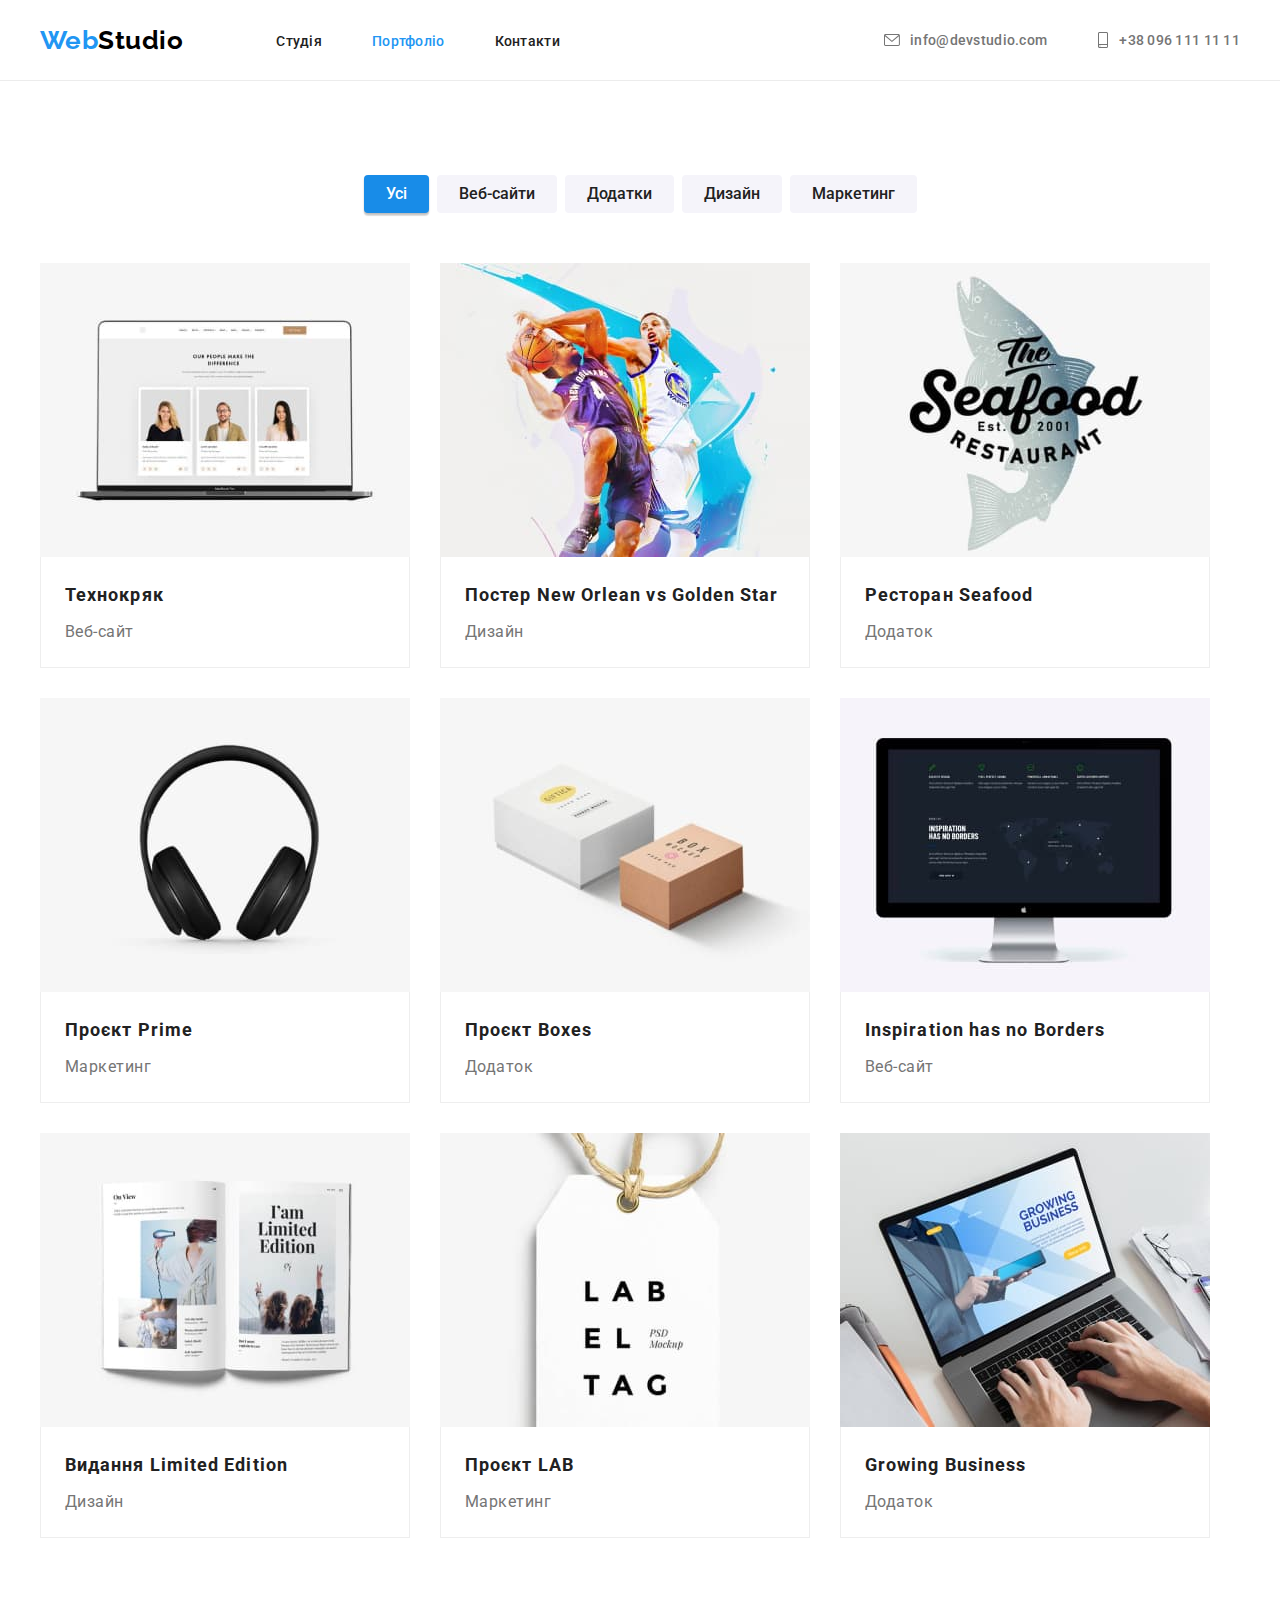
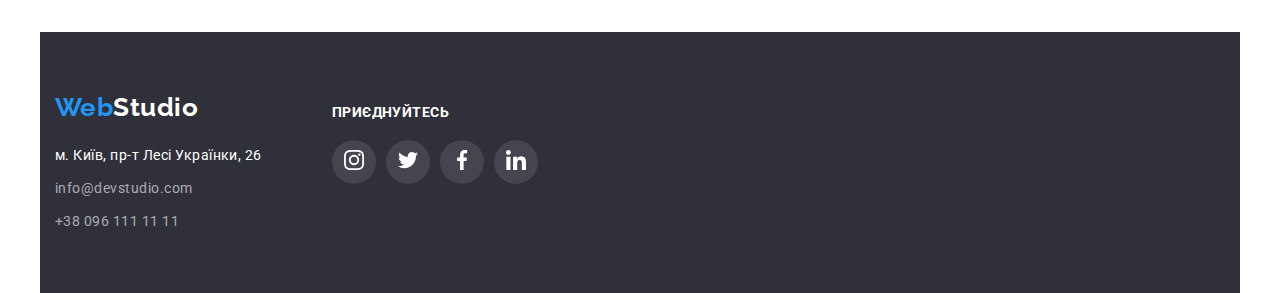
==== commit 6fedb147: "corrects HW" ====
--- a/portfolio.html
+++ b/portfolio.html
@@ -82,23 +82,26 @@
         <div class="container">
           <ul class="gallery list">
             <!-- 1 -->
-            <li class="gallery-item">
-              <img
-                class="img"
-                src="./images/page-portfolio/img-1.jpg"
-                alt="Зображення веб-сайту на моніторі ноутбука"
-                width="370"
-                height="294"
-              />
-              <div class="item-text">
-                <h2 class="img-name">Технокряк</h2>
-                <p class="img-type">Веб-сайт</p>
-              </div>
+            <li class="">
+              <a class="gallery-item link" href="">
+                <img
+                  class="img"
+                  src="./images/page-portfolio/img-1.jpg"
+                  alt="Зображення веб-сайту на моніторі ноутбука"
+                  width="370"
+                  height="294"
+                />
+                <div class="item-text">
+                  <h2 class="img-name">Технокряк</h2>
+                  <p class="img-type">Веб-сайт</p>
+                </div></a
+              >
             </li>
 
             <!-- 2 -->
-            <li class="gallery-item">
-              <img
+            <li class="">
+              <a href="" class="gallery-item link">
+                <img
                 class="img"
                 src="./images/page-portfolio/img-2.jpg"
                 alt="Постер двох баскетбольних гравців"
@@ -110,12 +113,15 @@
                   Постер <span lang="en">New Orlean vs Golden Star</span>
                 </h2>
                 <p class="img-type">Дизайн</p>
-              </div>
-            </li>
+              </div></a>
+            </li>
+              
+              
 
             <!-- 3 -->
-            <li class="gallery-item">
-              <img
+            <li class="">
+              <a class="gallery-item link" href="">
+                <img
                 class="img"
                 src="./images/page-portfolio/img-3.jpg"
                 alt="Дизайн початкової сторінки додатку з логотипом ресторану морепродуктів"
@@ -127,12 +133,15 @@
                   Ресторан <span lang="en">Seafood</span>
                 </h2>
                 <p class="img-type">Додаток</p>
-              </div>
-            </li>
+              </div></a>
+            </li>
+              
+            
 
             <!-- 4 -->
-            <li class="gallery-item">
-              <img
+            <li class="">
+              <a href="" class="gallery-item link">
+                <img
                 class="img"
                 src="./images/page-portfolio/img-4.jpg"
                 alt="Навушники"
@@ -142,12 +151,15 @@
               <div class="item-text">
                 <h2 class="img-name">Проєкт <span lang="en">Prime</span></h2>
                 <p class="img-type">Маркетинг</p>
-              </div>
-            </li>
+              </div></a>
+            </li>
+              
+              
 
             <!-- 5 -->
-            <li class="gallery-item">
-              <img
+            <li class="">
+              <a href="" class="gallery-item link">
+                <img
                 class="img"
                 src="./images/page-portfolio/img-5.jpg"
                 alt="Дві пакувальні коробки"
@@ -157,12 +169,15 @@
               <div class="item-text">
                 <h2 class="img-name">Проєкт <span lang="en">Boxes</span></h2>
                 <p class="img-type">Додаток</p>
-              </div>
-            </li>
+              </div></a>
+            </li>
+              
+             
 
             <!-- 6 -->
-            <li class="gallery-item">
-              <img
+            <li class="">
+              <a href="" class="gallery-item link">
+                <img
                 class="img"
                 src="./images/page-portfolio/img-6.jpg"
                 alt="Монітор комп'ютера"
@@ -174,12 +189,15 @@
                   <span lang="en">Inspiration has no Borders</span>
                 </h2>
                 <p class="img-type">Веб-сайт</p>
-              </div>
-            </li>
+              </div></a>
+            </li>
+              
+              
 
             <!-- 7 -->
-            <li class="gallery-item">
-              <img
+            <li class="">
+              <a href="" class="gallery-item link">
+                <img
                 class="img"
                 src="./images/page-portfolio/img-7.jpg"
                 alt="Глянцевий журнал в розгорнутому вигляді"
@@ -191,12 +209,15 @@
                   Видання <span lang="en">Limited Edition</span>
                 </h2>
                 <p class="img-type">Дизайн</p>
-              </div>
-            </li>
+              </div></a>
+            </li>
+              
+              
 
             <!-- 8 -->
-            <li class="gallery-item">
-              <img
+            <li class="">
+              <a href="" class="gallery-item link">
+                <img
                 class="img"
                 src="./images/page-portfolio/img-8.jpg"
                 alt="Етикетка картонна на шнурку"
@@ -206,12 +227,15 @@
               <div class="item-text">
                 <h2 class="img-name">Проєкт <span lang="en">LAB</span></h2>
                 <p class="img-type">Маркетинг</p>
-              </div>
-            </li>
+              </div></a>
+            </li>
+              
+              
 
             <!-- 9 -->
-            <li class="gallery-item">
-              <img
+            <li class="">
+              <a href="" class="gallery-item link">
+                <img
                 class="img"
                 src="./images/page-portfolio/img-9.jpg"
                 alt="За ноутбуком працює людина"
@@ -223,8 +247,10 @@
                   <span lang="en">Growing Business</span>
                 </h2>
                 <p class="img-type">Додаток</p>
-              </div>
-            </li>
+              </div></a>
+            </li>
+              
+              
           </ul>
         </div>
       </section>
--- a/css/styles.css
+++ b/css/styles.css
@@ -32,7 +32,8 @@
   --box-shadow-cards: 0px 1px 3px rgba(0, 0, 0, 0.12),
     0px 1px 1px rgba(0, 0, 0, 0.14), 0px 2px 1px rgba(0, 0, 0, 0.2);
 
-  --box-shadow-portfolio: 0px 1px 1px rgba(0, 0, 0, 0.12), 0px 4px 4px rgba(0, 0, 0, 0.06), 1px 4px 6px rgba(0, 0, 0, 0.16);
+  --box-shadow-portfolio: 0px 1px 1px rgba(0, 0, 0, 0.12),
+    0px 4px 4px rgba(0, 0, 0, 0.06), 1px 4px 6px rgba(0, 0, 0, 0.16);
 
   --icon-cl: #afb1b8;
   --icon-footer-elipce-cl: rgba(255, 255, 255, 0.1);
@@ -101,6 +102,9 @@
 .auth-nav {
   display: flex;
   gap: 50px;
+}
+.site-nav .link,
+.auth-nav .link {
   padding: 32px 0;
 }
 
@@ -151,6 +155,8 @@
 
 .auth-nav .link {
   display: flex;
+  justify-content: center;
+  align-items: center;
   gap: 10px;
   fill: var(--main-txt-cl);
 }
@@ -225,31 +231,16 @@
 }
 
 /* FEATURES Преимущества*/
-.feature-item::before {
-  display: block;
-  content: "";
-  height: 140px;
-  background-size: contain;
-  background-repeat: no-repeat;
-  background-position: center;
+
+.feature-rectangle {
+  display: flex;
+  align-items: center;
+  justify-content: center;
+  width: 270px;
+  height: 120px;
   background-color: var(--secondary-bcg-cl);
-
   margin-bottom: 30px;
-  background-size: 70px;
-}
-
-.feature-item-antenna::before {
-  background-image: url(../images/icon/feature-icon/antenna.svg);
-  /* fill: black; */
-}
-.feature-item-clock::before {
-  background-image: url(../images/icon/feature-icon/clock.svg);
-}
-.feature-item-diagram::before {
-  background-image: url(../images/icon/feature-icon/diagram.svg);
-}
-.feature-item-astronaut::before {
-  background-image: url(../images/icon/feature-icon/astronaut.svg);
+  border-radius: var(--border-radius-button);
 }
 
 .features .item-title {
@@ -386,13 +377,16 @@
 .socials-link:focus .socials-icon {
   fill: var(--btn-txt-cl);
 }
-
-/* CLIENTS */
+/*  CLIENTS */
+
 .clients-list {
   display: flex;
   justify-content: center;
-  gap: 30px;
-}
+  gap: 30px; 
+  /* flex-basis: calc((100% - 5 * 30px) / 6); */
+  /* flex-basis: calc((100% - var(--indent) * (var(--items) - 1)) / var(--items)); */
+}
+
 .clients-item {
   display: flex;
   box-sizing: border-box;
@@ -400,20 +394,16 @@
   justify-content: center;
   width: 170px;
   height: 92px;
-  background-color: var(--main-bcg-cl)
-  margin: 16px 32px; 
+  background-color: var(--main-bcg-cl);
   border: 1px solid var(--icon-cl);
   border-radius: var(--border-radius-button);
-
-  cursor: pointer;
-}
+  color: 1px solid var(--icon-cl);
+}
+
 
 .clients-icon {
-  fill: var(--icon-cl);
-  width: 106px;  
-  height: 60px;
-}
-
+  fill: currentColor;
+}
 .clients-item:hover,
 .clients-item:focus {
   border-color: var(--btn-hover-cl);
@@ -423,8 +413,6 @@
 .clients-item:focus .clients-icon {
   fill: var(--accent-bcg-cl);
 }
-
-
 
 /* GALLERY - page Portfolio */
 .filtr {
@@ -487,12 +475,12 @@
 .gallery-item {
   flex-basis: calc((100% - var(--indent) * (var(--items) - 1)) / var(--items));
   cursor: pointer;
-} 
+  display: block;
+}
 .gallery-item:hover,
 .gallery-item:focus {
   box-shadow: var(--box-shadow-portfolio);
 }
-
 
 .item-text {
   padding: 20px 24px;
@@ -504,6 +492,7 @@
 /* FOOTER */
 .footer {
   background-color: var(--footer-bcg-cl);
+  padding: 60px 0;
 }
 
 .logo-footer {
@@ -551,27 +540,24 @@
 
 .contacts {
   margin-right: 70px;
-  padding: 60px 0;
-}
-
-.join {
-  padding-top: 72px;
 }
 
 .join-title {
+  display: flex;
   color: var(--hero-txt-cl);
   font-weight: 700;
   font-size: 14px;
   line-height: calc(16 / 14);
   letter-spacing: 0.03em;
   text-transform: uppercase;
-
-  margin-bottom: 20px;
+  padding-top: 12px;
+  padding-bottom: 20px;
+
+  /* margin-bottom: 20px; */
 }
 
 .join-list {
   display: flex;
-  justify-content: left;
   gap: 10px;
 }
 
@@ -586,14 +572,13 @@
   cursor: pointer;
 }
 .join-icon {
-  fill: var(--btn-txt-cl);
+  fill: var(--btn-txt-cl); 
 }
 
 .join-item:hover,
 .join-item:focus {
   background-color: var(--btn-hover-cl);
 }
-.footer-container {
+/* .footer-container {
   align-items: flex-start;
-}
-
+} */
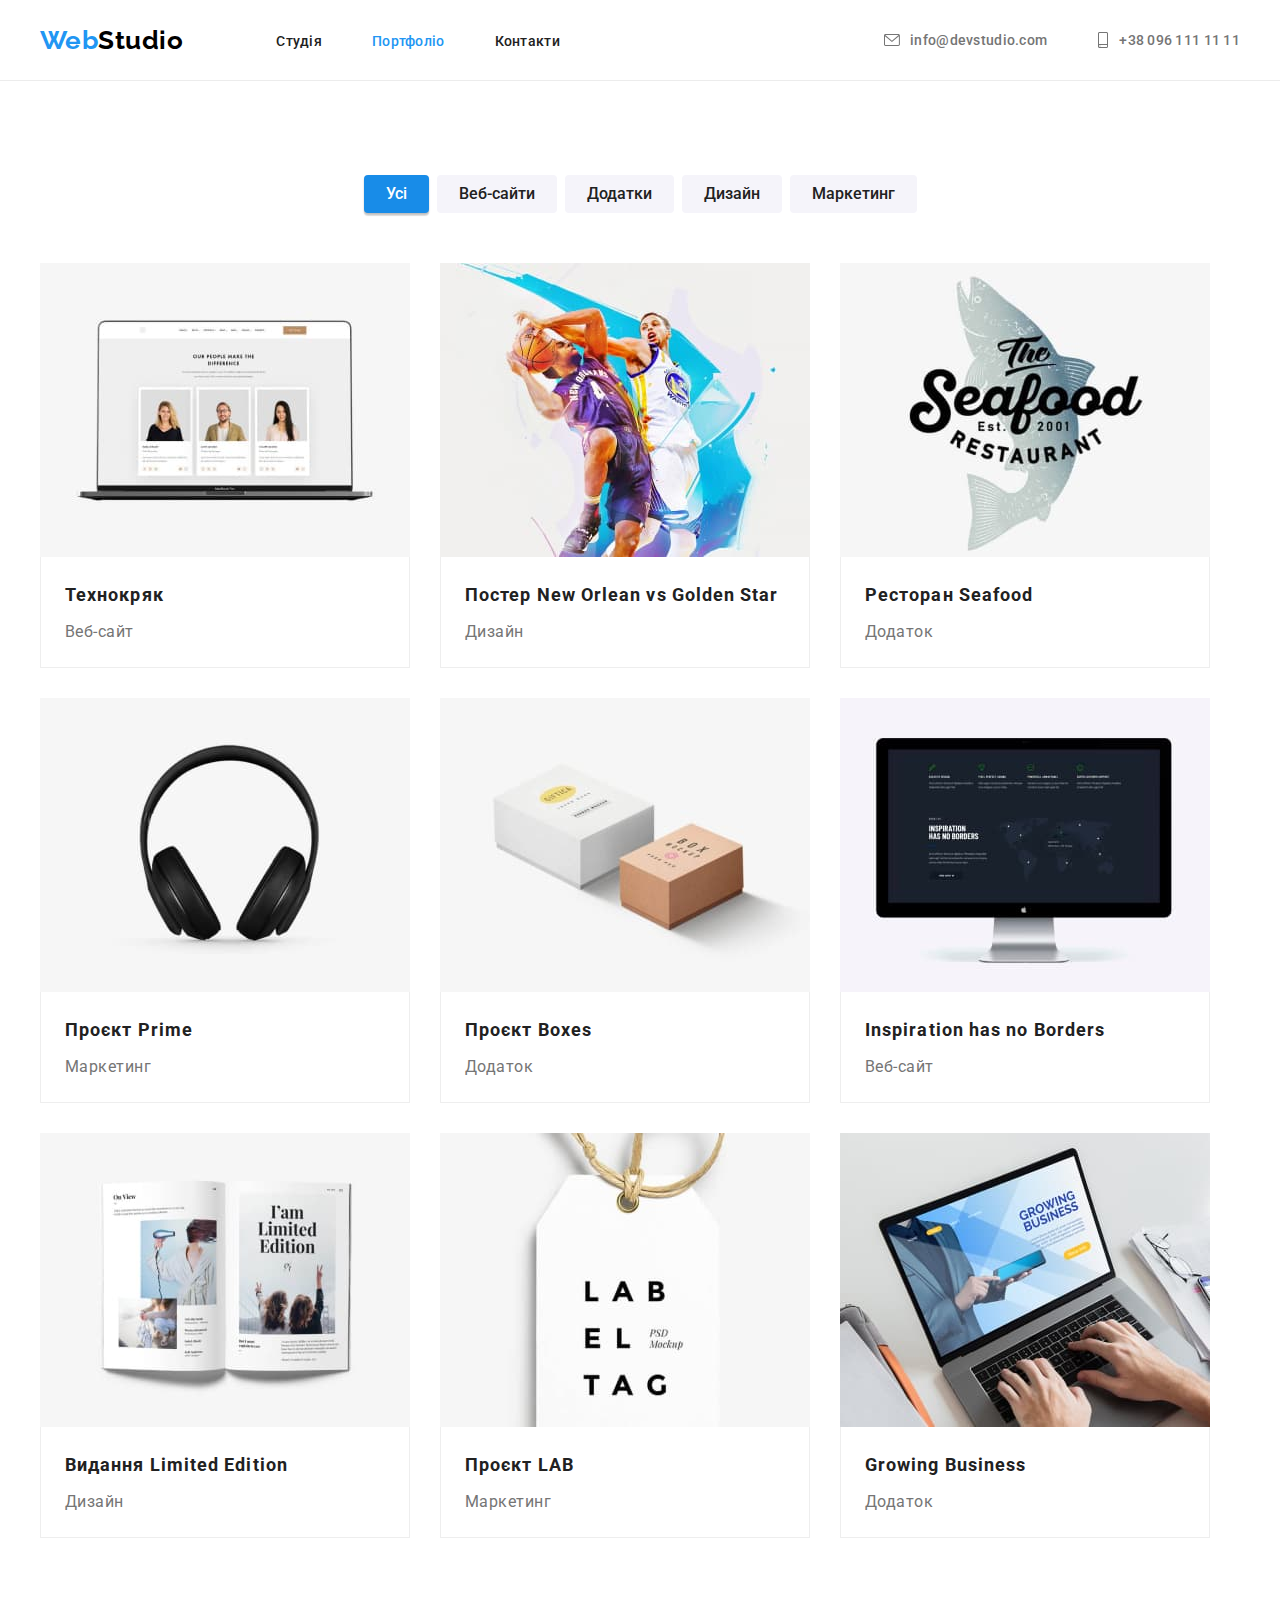
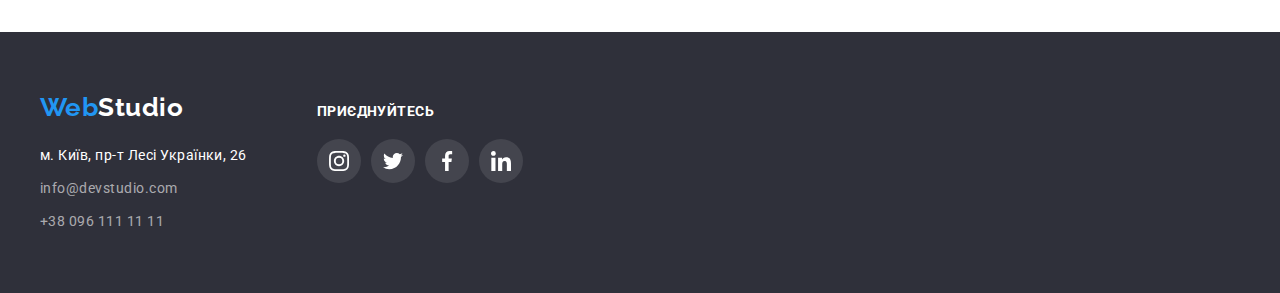
==== commit c2a0ec3d: "2nd corrects HW" ====
--- a/portfolio.html
+++ b/portfolio.html
@@ -257,7 +257,7 @@
     </main>
 
     <!--Подвал-->
-    <footer class="footer container">
+    <footer class="footer">
       <div class="container footer-container">
         <section class="contacts">
           <h2 class="visually-hidden">Контакти</h2>
--- a/css/styles.css
+++ b/css/styles.css
@@ -359,35 +359,36 @@
   justify-content: center;
   width: 44px;
   height: 44px;
+
   background-color: var(--main-bcg-cl);
   border-radius: 50%;
   cursor: pointer;
 }
 
-.socials-icon {
-  fill: var(--icon-cl);
-}
-
 .socials-link:hover,
 .socials-link:focus {
   background-color: var(--btn-hover-cl);
 }
-
 .socials-link:hover .socials-icon,
 .socials-link:focus .socials-icon {
   fill: var(--btn-txt-cl);
 }
+.socials-icon {
+  fill: var(--icon-cl);
+}
+
 /*  CLIENTS */
-
 .clients-list {
   display: flex;
   justify-content: center;
-  gap: 30px; 
+  gap: 30px;
+
   /* flex-basis: calc((100% - 5 * 30px) / 6); */
   /* flex-basis: calc((100% - var(--indent) * (var(--items) - 1)) / var(--items)); */
 }
 
-.clients-item {
+
+.clients-link {
   display: flex;
   box-sizing: border-box;
   align-items: center;
@@ -397,20 +398,19 @@
   background-color: var(--main-bcg-cl);
   border: 1px solid var(--icon-cl);
   border-radius: var(--border-radius-button);
-  color: 1px solid var(--icon-cl);
-}
-
-
+  fill: var(--icon-cl);
+}
 .clients-icon {
-  fill: currentColor;
-}
-.clients-item:hover,
-.clients-item:focus {
+  color: currentColor;
+}
+
+.clients-link:hover,
+.clients-link:focus {
   border-color: var(--btn-hover-cl);
 }
 
-.clients-item:hover .clients-icon,
-.clients-item:focus .clients-icon {
+.clients-link:hover .clients-icon,
+.clients-link:focus .clients-icon {
   fill: var(--accent-bcg-cl);
 }
 
@@ -536,6 +536,7 @@
 
 .footer-container {
   display: flex;
+  align-items: baseline;
 }
 
 .contacts {
@@ -550,8 +551,7 @@
   line-height: calc(16 / 14);
   letter-spacing: 0.03em;
   text-transform: uppercase;
-  padding-top: 12px;
-  padding-bottom: 20px;
+  margin-bottom: 20px;
 
   /* margin-bottom: 20px; */
 }
@@ -561,7 +561,7 @@
   gap: 10px;
 }
 
-.join-item {
+.join-link {
   display: flex;
   align-items: center;
   justify-content: center;
@@ -572,13 +572,10 @@
   cursor: pointer;
 }
 .join-icon {
-  fill: var(--btn-txt-cl); 
-}
-
-.join-item:hover,
-.join-item:focus {
+  fill: var(--btn-txt-cl);
+}
+
+.join-link:hover,
+.join-link:focus {
   background-color: var(--btn-hover-cl);
 }
-/* .footer-container {
-  align-items: flex-start;
-} */
